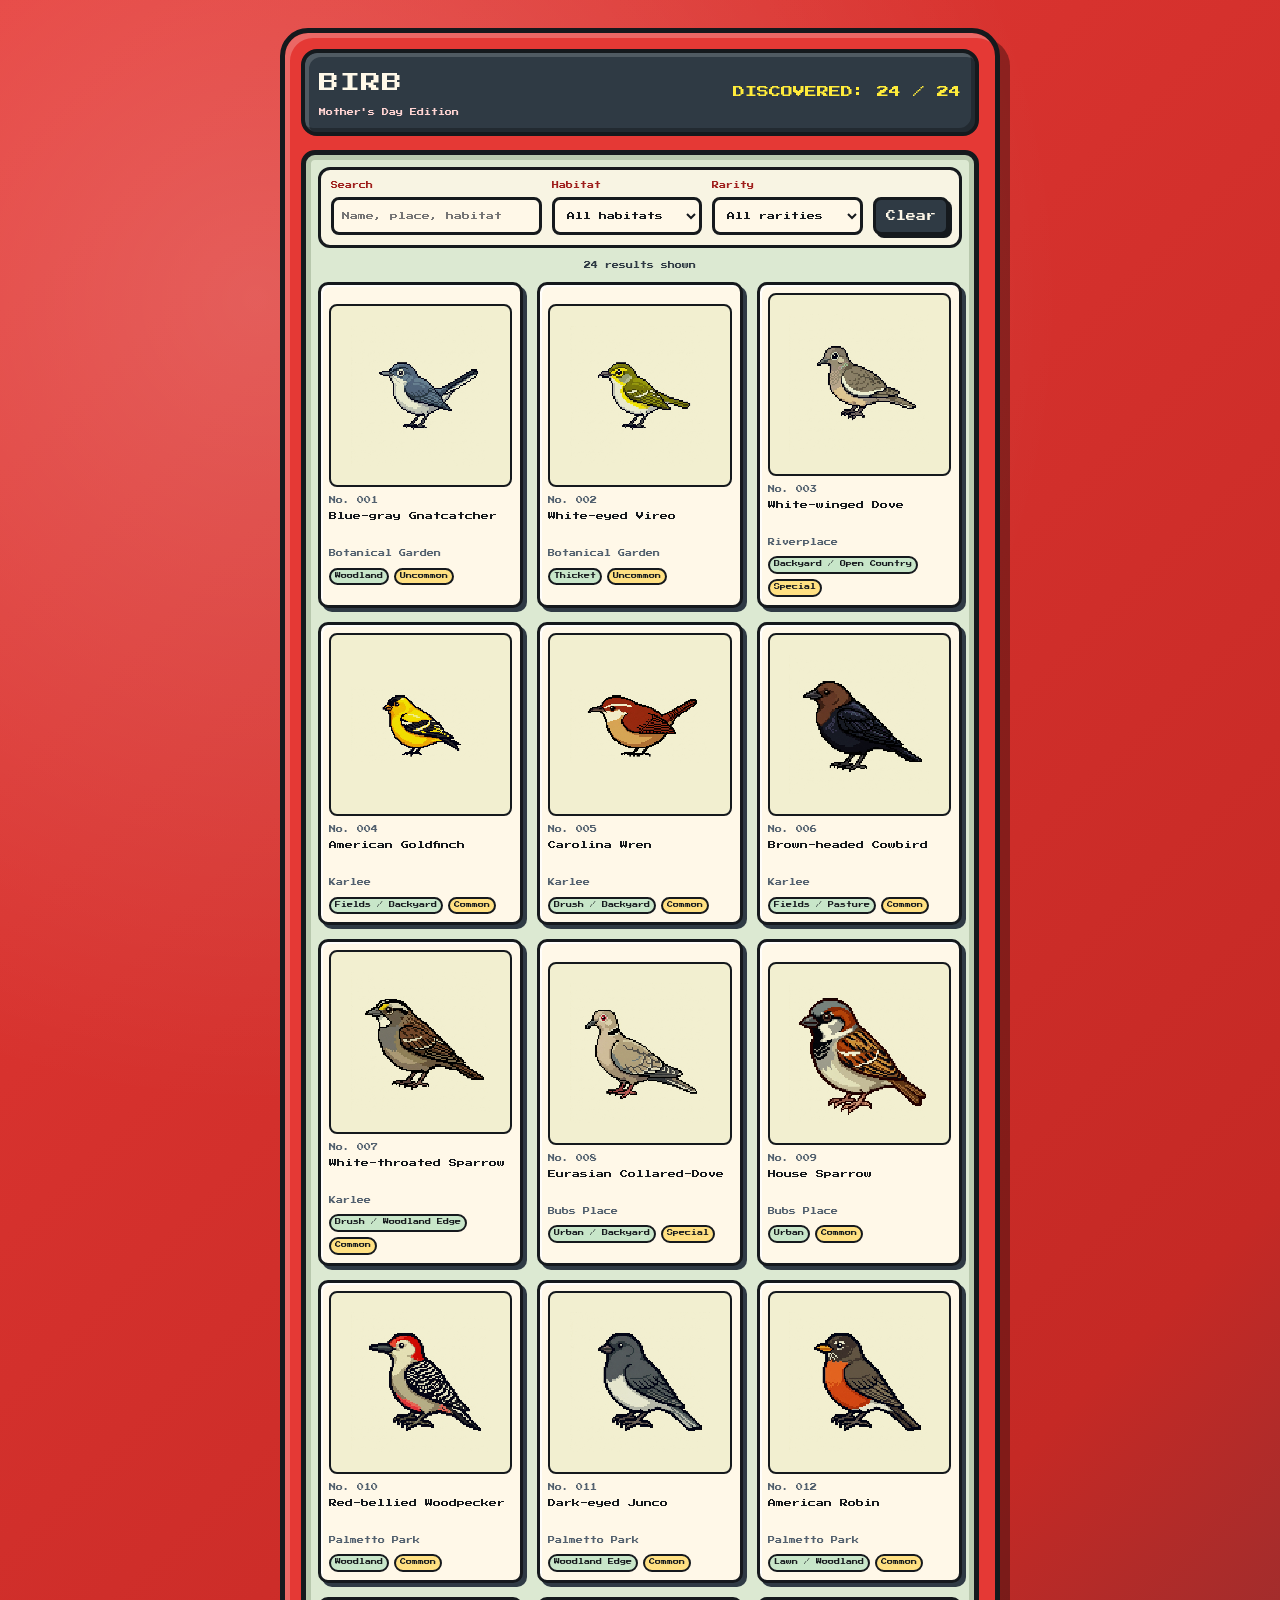
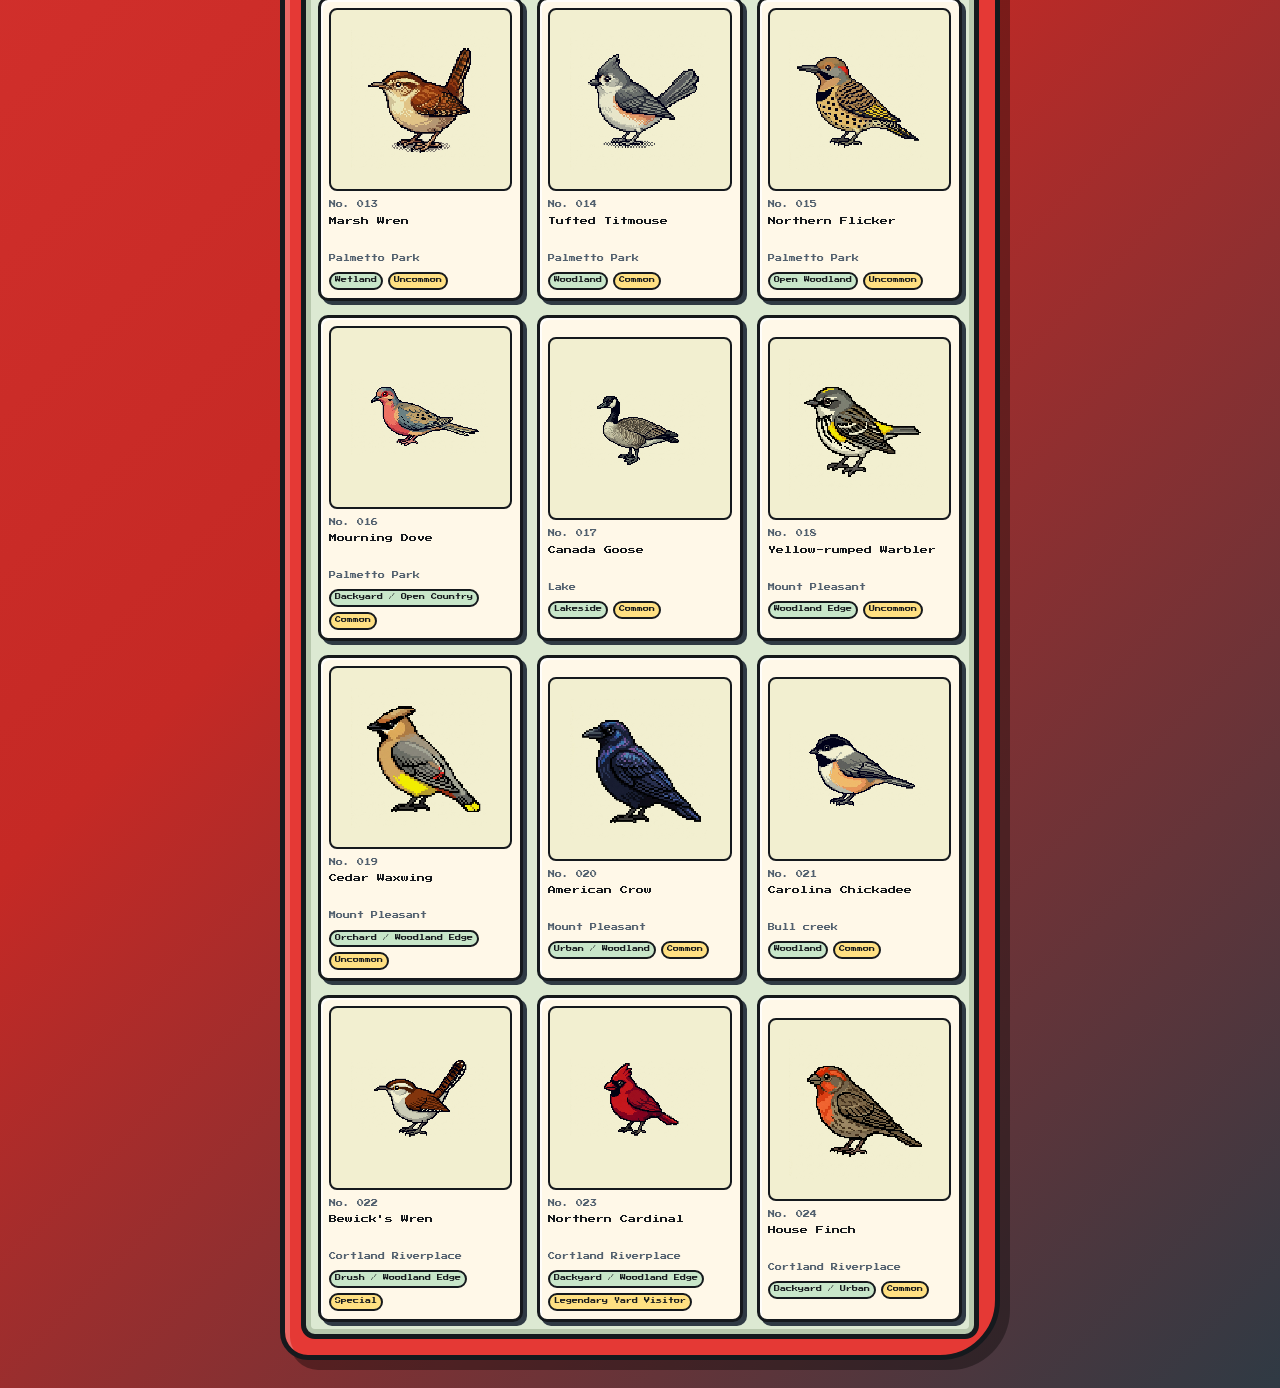
==== index.html @ 2cd84fde "Deploy Birb web app" ====
<!DOCTYPE html>
<html lang="en">
<head>
    <meta charset="UTF-8">
    <meta name="viewport" content="width=device-width, initial-scale=1.0, viewport-fit=cover">
    <meta name="theme-color" content="#e53935">
    <meta name="apple-mobile-web-app-capable" content="yes">
    <meta name="apple-mobile-web-app-title" content="Bird Pokédex">
    <meta name="apple-mobile-web-app-status-bar-style" content="black-translucent">
    <meta name="description" content="A Mother's Day Bird Pokédex of 24 real-life sightings.">
    <title>Bird Pokédex</title>
    <link rel="manifest" href="manifest.json">
    <link rel="apple-touch-icon" href="assets/icons/icon_northern_cardinal.png">
    <link rel="preconnect" href="https://fonts.googleapis.com">
    <link rel="preconnect" href="https://fonts.gstatic.com" crossorigin>
    <link href="https://fonts.googleapis.com/css2?family=Press+Start+2P&display=swap" rel="stylesheet">
    <link rel="stylesheet" href="style.css">
</head>
<body>
    <div class="gba-shell">
        <header class="dex-header">
            <div>
                <p class="eyebrow">BIRB</p>
                <p class="dedication">Mother's Day Edition</p>
            </div>
            <p class="counter">DISCOVERED: <span id="caught-counter">0</span> / <span id="total-counter">24</span></p>
        </header>

        <main class="screen" aria-label="Bird Pokédex">
            <form class="dex-controls" role="search">
                <label class="control-field" for="search-input">
                    <span>Search</span>
                    <input id="search-input" type="search" autocomplete="off" placeholder="Name, place, habitat">
                </label>
                <label class="control-field" for="habitat-filter">
                    <span>Habitat</span>
                    <select id="habitat-filter">
                        <option value="">All habitats</option>
                    </select>
                </label>
                <label class="control-field" for="rarity-filter">
                    <span>Rarity</span>
                    <select id="rarity-filter">
                        <option value="">All rarities</option>
                    </select>
                </label>
                <button id="clear-filters" class="clear-button" type="button">Clear</button>
            </form>
            <p id="result-message" class="result-message" hidden></p>
            <p id="loading-message" class="system-message">Loading sightings...</p>
            <div id="pokedex-grid" class="pokedex-grid" aria-live="polite"></div>
        </main>
    </div>

    <div id="detail-modal" class="modal-overlay" hidden>
        <section class="modal-console" role="dialog" aria-modal="true" aria-labelledby="modal-name">
            <button id="modal-close" class="close-button" type="button">Close</button>
            <div class="modal-screen">
                <img id="modal-image" class="modal-image" src="" alt="">
                <div class="modal-copy">
                    <p id="modal-id" class="bird-number"></p>
                    <h1 id="modal-name"></h1>
                    <p id="modal-bio" class="bio"></p>
                    <dl class="stats-list">
                        <div>
                            <dt>Scientific</dt>
                            <dd id="modal-scientific"></dd>
                        </div>
                        <div>
                            <dt>Date</dt>
                            <dd id="modal-date"></dd>
                        </div>
                        <div>
                            <dt>Location</dt>
                            <dd id="modal-location"></dd>
                        </div>
                        <div>
                            <dt>Habitat</dt>
                            <dd id="modal-habitat"></dd>
                        </div>
                        <div>
                            <dt>Rarity</dt>
                            <dd id="modal-rarity"></dd>
                        </div>
                    </dl>
                </div>
            </div>
        </section>
    </div>

    <script src="app.js"></script>
    <script>
        if ("serviceWorker" in navigator) {
            window.addEventListener("load", () => {
                navigator.serviceWorker.register("sw.js").catch((error) => {
                    console.error("Service worker registration failed:", error);
                });
            });
        }
    </script>
</body>
</html>
---- style.css ----
:root {
    --dex-red: #e53935;
    --dex-red-dark: #9f1f1d;
    --slate: #2f3a44;
    --slate-light: #53616f;
    --off-white: #fff8e8;
    --screen: #dce9d2;
    --ink: #15191d;
    --shadow: rgba(0, 0, 0, 0.35);
}

* {
    box-sizing: border-box;
}

html {
    min-height: 100%;
    background: var(--slate);
}

body {
    min-height: 100vh;
    margin: 0;
    padding: 18px;
    color: var(--ink);
    font-family: "Press Start 2P", system-ui, sans-serif;
    background:
        radial-gradient(circle at 20% 10%, rgba(255, 255, 255, 0.2), transparent 28%),
        linear-gradient(135deg, var(--dex-red), #c52925 58%, var(--slate));
    font-size: 10px;
    line-height: 1.6;
}

button {
    font: inherit;
}

input,
select {
    font: inherit;
}

img {
    max-width: 100%;
    mix-blend-mode: multiply;
    image-rendering: pixelated;
}

.gba-shell {
    width: min(720px, 100%);
    margin: 0 auto;
    padding: 16px;
    border: 5px solid var(--ink);
    border-radius: 28px 28px 60px 28px;
    background: var(--dex-red);
    box-shadow: 10px 10px 0 var(--shadow), inset 5px 5px 0 rgba(255, 255, 255, 0.24);
}

.dex-header {
    display: flex;
    align-items: center;
    justify-content: space-between;
    gap: 12px;
    padding: 14px;
    margin-bottom: 14px;
    color: var(--off-white);
    border: 4px solid var(--ink);
    border-radius: 16px;
    background: var(--slate);
    box-shadow: inset -4px -4px 0 rgba(0, 0, 0, 0.28), inset 4px 4px 0 rgba(255, 255, 255, 0.16);
}

.eyebrow,
.counter,
.dedication {
    margin: 0;
}

.eyebrow {
    font-size: clamp(12px, 4vw, 20px);
    letter-spacing: 1px;
}

.counter {
    color: #ffeb3b;
    font-size: clamp(8px, 2.6vw, 12px);
    white-space: nowrap;
}

.dedication {
    margin-top: 8px;
    color: #ffd4d2;
    font-size: 7px;
}

.screen {
    padding: 12px;
    border: 5px solid var(--ink);
    border-radius: 14px;
    background: var(--screen);
    box-shadow: inset 0 0 0 5px #b8c8ad;
}

.dex-controls {
    display: grid;
    gap: 10px;
    margin-bottom: 12px;
    padding: 10px;
    border: 3px solid var(--ink);
    border-radius: 12px;
    background: rgba(255, 248, 232, 0.8);
}

.control-field {
    display: grid;
    gap: 6px;
}

.control-field span {
    color: var(--dex-red-dark);
    font-size: 7px;
}

.control-field input,
.control-field select {
    width: 100%;
    min-height: 38px;
    padding: 8px;
    border: 3px solid var(--ink);
    border-radius: 8px;
    color: var(--ink);
    background: var(--off-white);
    font-size: 8px;
}

.control-field input:focus,
.control-field select:focus {
    outline: 3px solid #ffeb3b;
    outline-offset: 2px;
}

.clear-button {
    min-height: 38px;
    padding: 8px 10px;
    border: 3px solid var(--ink);
    border-radius: 8px;
    color: var(--off-white);
    background: var(--slate);
    box-shadow: 3px 3px 0 var(--ink);
    cursor: pointer;
}

.result-message {
    margin: 0 0 10px;
    color: var(--slate);
    font-size: 7px;
    text-align: center;
}

.pokedex-grid {
    display: grid;
    grid-template-columns: repeat(3, minmax(0, 1fr));
    gap: 10px;
}

.pokedex-grid .empty-message {
    grid-column: 1 / -1;
}

.system-message {
    margin: 0;
    padding: 18px;
    border: 3px solid var(--ink);
    border-radius: 10px;
    background: var(--off-white);
    text-align: center;
}

.system-message[hidden] {
    display: none;
}

.bird-card {
    min-width: 0;
    padding: 8px;
    border: 3px solid var(--ink);
    border-radius: 10px;
    color: var(--ink);
    background: var(--off-white);
    box-shadow: 4px 4px 0 var(--slate), inset 2px 2px 0 rgba(255, 255, 255, 0.8);
    cursor: pointer;
    text-align: left;
    transition: transform 120ms ease, box-shadow 120ms ease;
}

.bird-card:hover,
.bird-card:focus-visible {
    transform: translate(-1px, -1px);
    box-shadow: 5px 5px 0 var(--slate), inset 2px 2px 0 rgba(255, 255, 255, 0.8);
    outline: none;
}

.bird-card:active {
    transform: translate(2px, 2px);
    box-shadow: 2px 2px 0 var(--slate);
}

.sprite-frame {
    display: grid;
    place-items: center;
    aspect-ratio: 1;
    margin-bottom: 8px;
    border: 2px solid var(--ink);
    border-radius: 8px;
    background: #f2efd0;
}

.bird-icon {
    width: 78%;
    height: 78%;
    object-fit: contain;
}

.silhouette {
    filter: brightness(0);
}

.bird-number,
.bird-location {
    margin: 0;
    color: var(--slate-light);
    font-size: 7px;
}

.bird-name {
    min-height: 34px;
    margin: 4px 0;
    font-size: 8px;
}

.badge-row {
    display: flex;
    flex-wrap: wrap;
    gap: 5px;
    margin-top: 8px;
}

.badge {
    display: inline-block;
    padding: 3px 4px;
    border: 2px solid var(--ink);
    border-radius: 999px;
    color: var(--ink);
    font-size: 6px;
    line-height: 1.3;
}

.habitat-badge {
    background: #c8e6c9;
}

.rarity-badge {
    background: #ffe082;
}

.modal-overlay {
    position: fixed;
    inset: 0;
    z-index: 10;
    display: grid;
    place-items: center;
    padding: 16px;
    background: rgba(21, 25, 29, 0.76);
}

.modal-overlay[hidden] {
    display: none;
}

.modal-console {
    width: min(620px, 100%);
    padding: 14px;
    border: 5px solid var(--ink);
    border-radius: 22px;
    background: var(--dex-red);
    box-shadow: 9px 9px 0 var(--shadow), inset 4px 4px 0 rgba(255, 255, 255, 0.2);
}

.close-button {
    display: block;
    margin: 0 0 12px auto;
    padding: 10px 12px;
    border: 3px solid var(--ink);
    border-radius: 8px;
    color: var(--off-white);
    background: var(--slate);
    box-shadow: 3px 3px 0 var(--ink);
    cursor: pointer;
}

.close-button:focus-visible {
    outline: 3px solid #ffeb3b;
    outline-offset: 3px;
}

.modal-screen {
    display: grid;
    gap: 14px;
    padding: 14px;
    border: 5px solid var(--ink);
    border-radius: 14px;
    background: var(--screen);
    box-shadow: inset 0 0 0 5px #b8c8ad;
}

.modal-image {
    width: 100%;
    max-height: 280px;
    object-fit: contain;
    border: 3px solid var(--ink);
    border-radius: 10px;
    background: var(--off-white);
}

.modal-copy h1 {
    margin: 4px 0 12px;
    font-size: clamp(14px, 5vw, 22px);
    line-height: 1.35;
}

.bio {
    margin: 0 0 14px;
    padding: 10px;
    border: 3px solid var(--ink);
    border-radius: 8px;
    background: var(--off-white);
}

.stats-list {
    display: grid;
    gap: 8px;
    margin: 0;
}

.stats-list div {
    padding: 8px;
    border: 2px solid var(--ink);
    background: rgba(255, 248, 232, 0.72);
}

.stats-list dt {
    margin-bottom: 4px;
    color: var(--dex-red-dark);
}

.stats-list dd {
    margin: 0;
}

@media (min-width: 620px) {
    body {
        padding: 28px;
    }

    .pokedex-grid {
        gap: 14px;
    }

    .dex-controls {
        grid-template-columns: 1.4fr 1fr 1fr auto;
        align-items: end;
    }

    .modal-screen {
        grid-template-columns: 240px 1fr;
        align-items: start;
    }
}
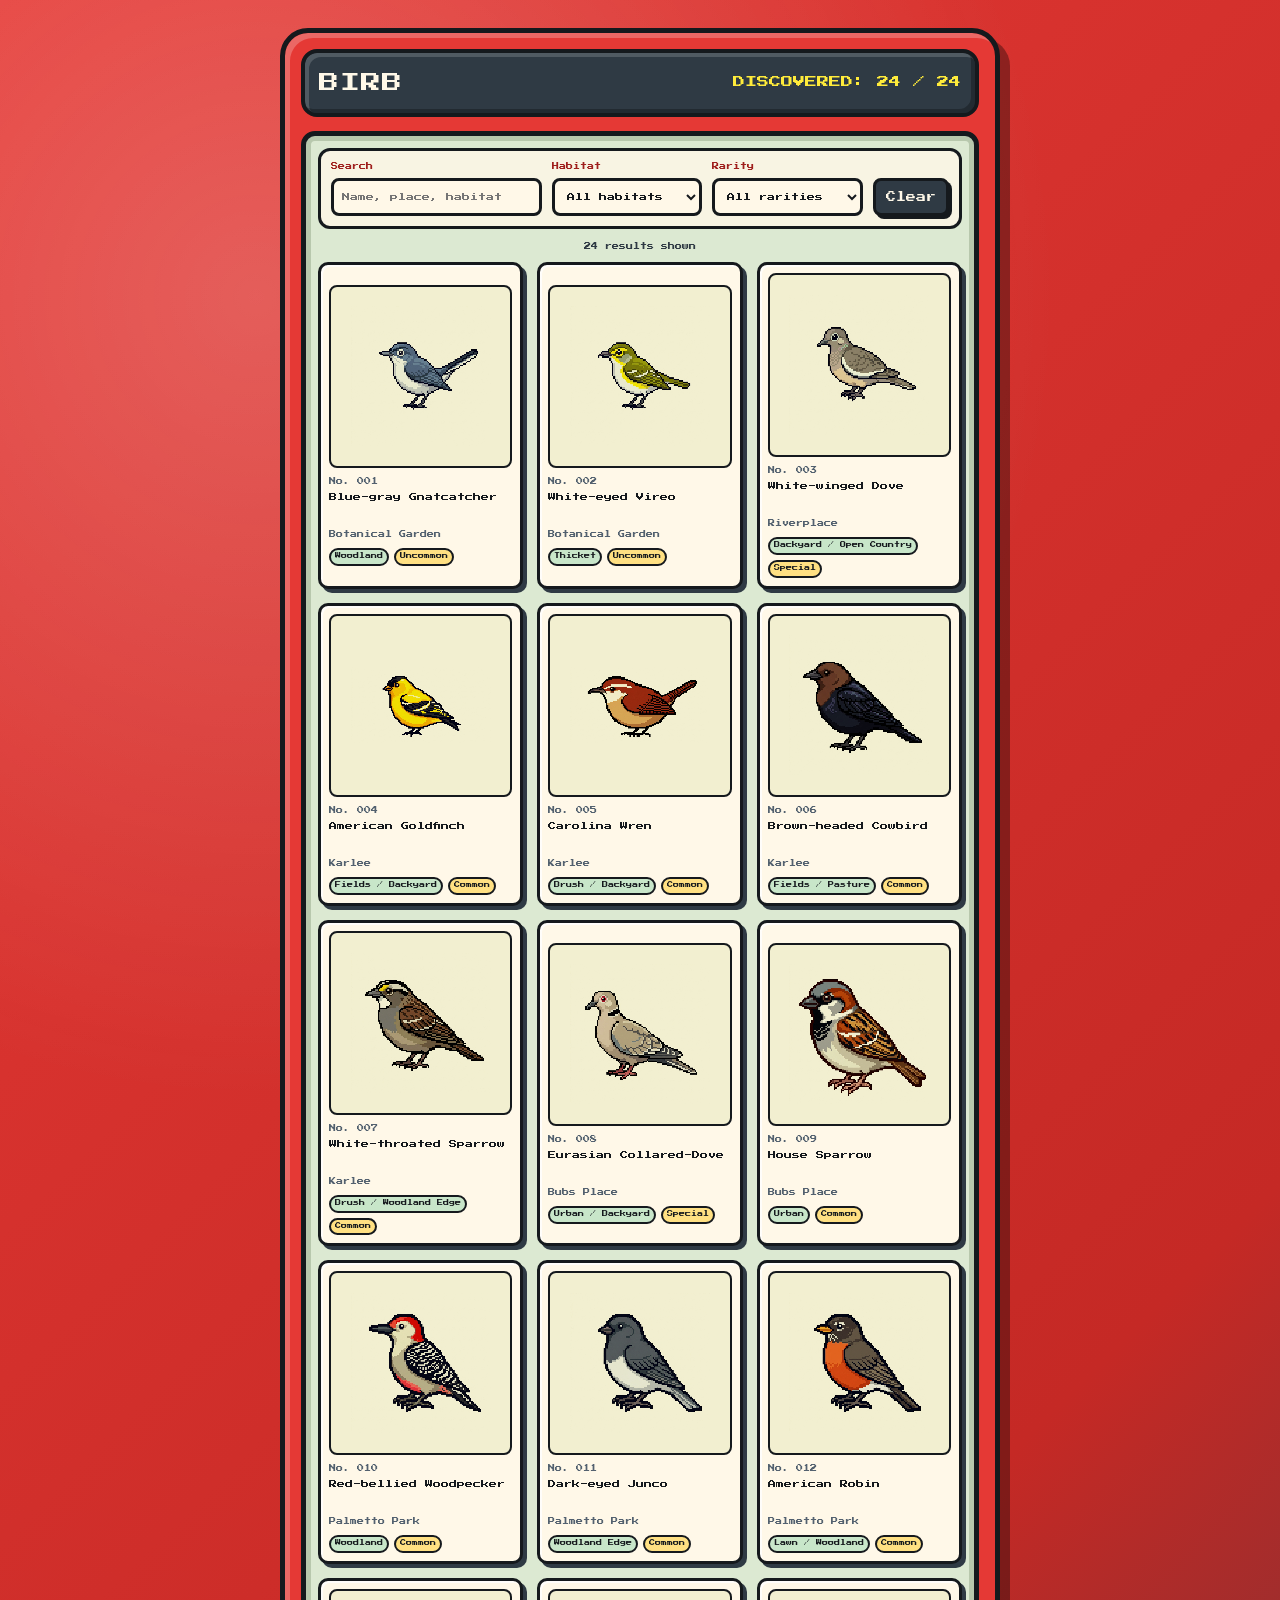
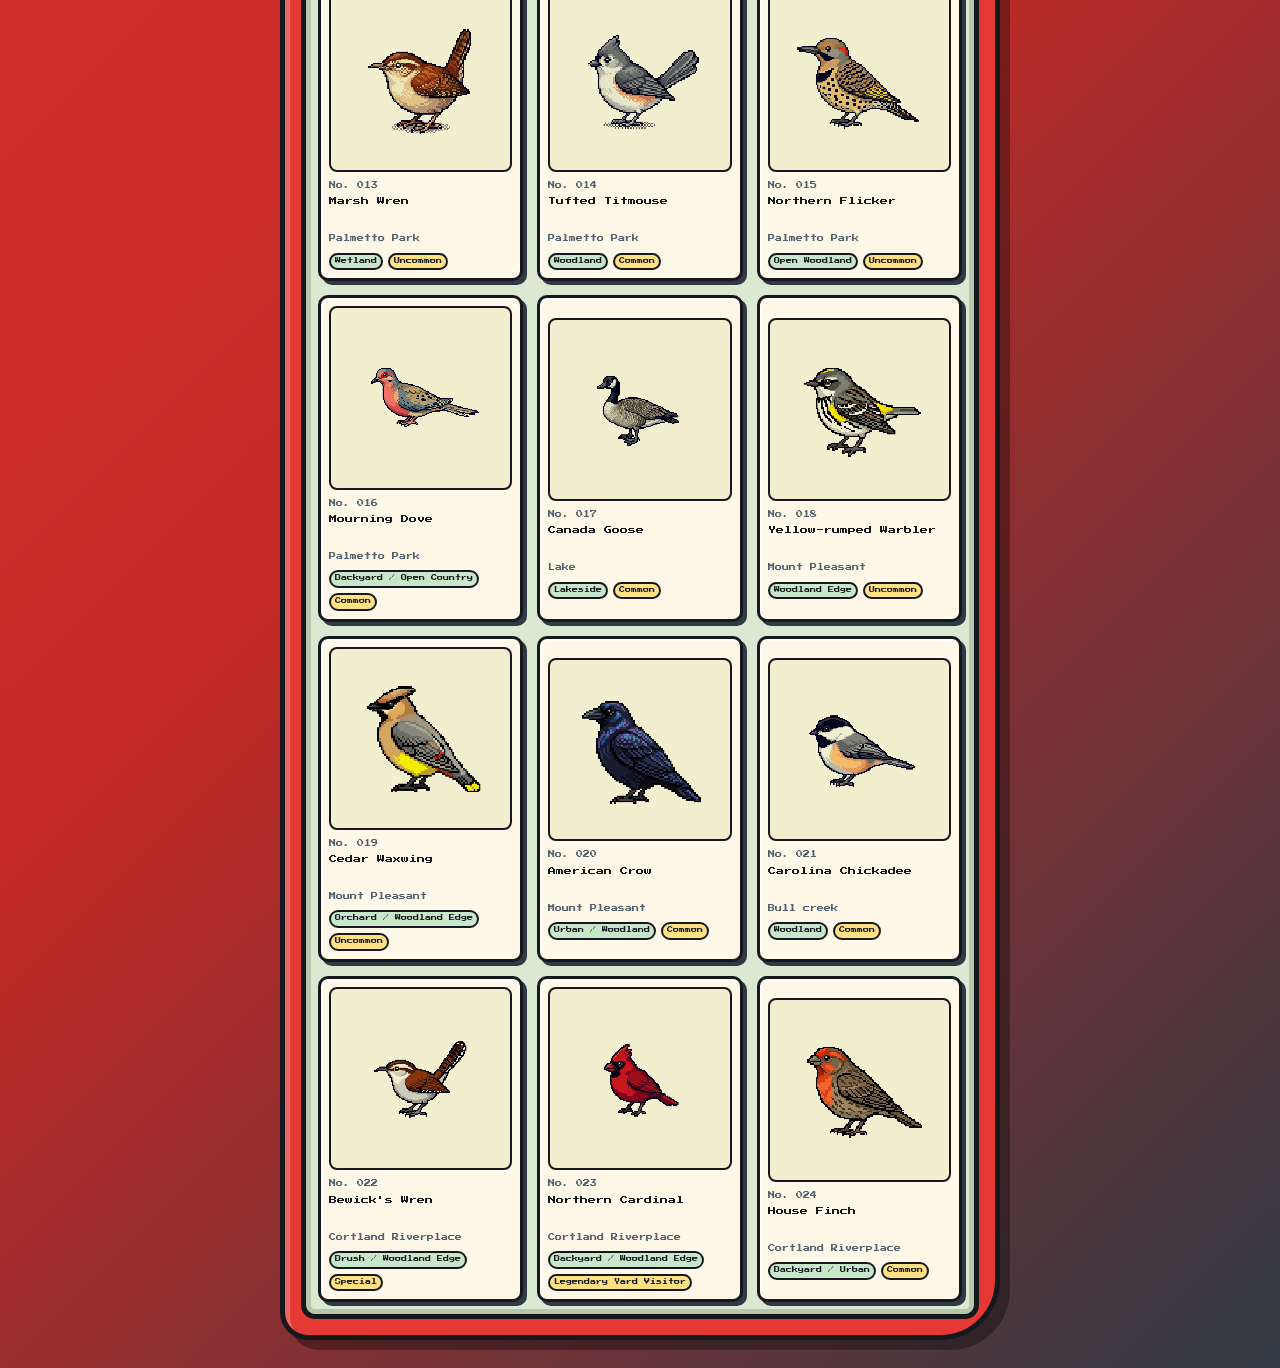
==== commit cdd6755e: "Remove Mother's Day label from Pages" ====
--- a/index.html
+++ b/index.html
@@ -21,7 +21,6 @@
         <header class="dex-header">
             <div>
                 <p class="eyebrow">BIRB</p>
-                <p class="dedication">Mother's Day Edition</p>
             </div>
             <p class="counter">DISCOVERED: <span id="caught-counter">0</span> / <span id="total-counter">24</span></p>
         </header>
